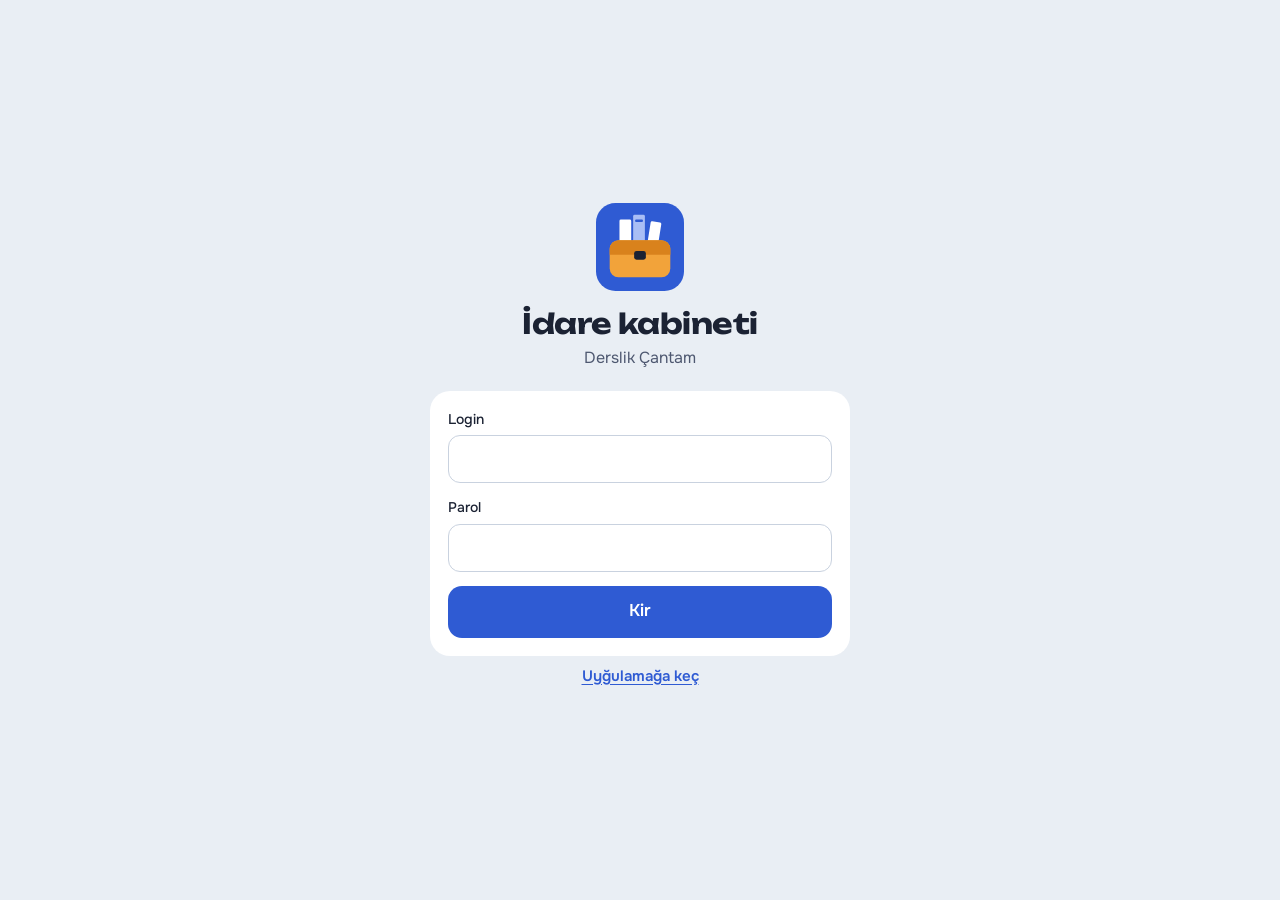
==== admin/index.html @ a1206c7e "1" ====
<!doctype html>
<html lang="crh">
<head>
<meta charset="utf-8">
<meta name="viewport" content="width=device-width, initial-scale=1, viewport-fit=cover">
<meta name="cantam-root" content="../">
<meta name="robots" content="noindex">
<title>İdare — Derslik Çantam</title>
<meta name="theme-color" content="#1B2233">
<link rel="icon" href="../icons/icon.svg" type="image/svg+xml">
<link rel="apple-touch-icon" href="../icons/icon-180.png">
<link rel="stylesheet" href="../app.css">
<style>
.adm-top{position:sticky;top:0;z-index:5;display:flex;align-items:center;gap:10px;padding:calc(12px + var(--st)) calc(16px + var(--sr)) 12px calc(16px + var(--sl));background:#1B2233;color:#fff}
.adm-top .logo{width:34px;height:34px}
.adm-top b{font-family:var(--d);font-weight:700;font-size:17px;flex:1}
.adm-top small{display:block;font-family:var(--b);font-weight:400;font-size:12px;color:#B8C1D6}
.adm-top .ib{background:rgba(255,255,255,.12);color:#fff}
.adm-main{max-width:900px;margin:0 auto;padding:18px calc(16px + var(--sr)) calc(40px + var(--sb)) calc(16px + var(--sl));display:flex;flex-direction:column;gap:16px}
</style>
</head>
<body>
<svg width="0" height="0" style="position:absolute" aria-hidden="true">
  <symbol id="logo" viewBox="0 0 180 180"><rect width="180" height="180" rx="40" fill="#2F5BD3"/><rect x="48" y="34" width="24" height="56" rx="3" fill="#FFFFFF"/><rect x="76" y="24" width="24" height="66" rx="3" fill="#A9BEF5"/><rect x="104" y="38" width="22" height="52" rx="3" fill="#FFFFFF" transform="rotate(9 115 90)"/><rect x="80" y="34" width="16" height="5" rx="2" fill="#2F5BD3"/><rect x="28" y="76" width="124" height="76" rx="18" fill="#F2A33A"/><path d="M28 94 a18 18 0 0 1 18 -18 h88 a18 18 0 0 1 18 18 v12 h-124 z" fill="#D9821C"/><rect x="78" y="98" width="24" height="18" rx="5" fill="#1B2233"/></symbol>
  <g fill="none" stroke="currentColor" stroke-width="1.8" stroke-linecap="round" stroke-linejoin="round">
  <symbol id="i-menu" viewBox="0 0 24 24"><path d="M4 7h16M4 12h16M4 17h16"/></symbol>
  <symbol id="i-search" viewBox="0 0 24 24"><circle cx="11" cy="11" r="7"/><path d="m20 20-3.5-3.5"/></symbol>
  <symbol id="i-shelf" viewBox="0 0 24 24"><path d="M4 19V5M9 19V5M14 19l-2-14M18 19l2-13M3 19h18"/></symbol>
  <symbol id="i-grid" viewBox="0 0 24 24"><rect x="4" y="4" width="6" height="6" rx="1"/><rect x="14" y="4" width="6" height="6" rx="1"/><rect x="4" y="14" width="6" height="6" rx="1"/><rect x="14" y="14" width="6" height="6" rx="1"/></symbol>
  <symbol id="i-book" viewBox="0 0 24 24"><path d="M4 5h6a2 2 0 0 1 2 2v12a2 2 0 0 0-2-2H4zM20 5h-6a2 2 0 0 0-2 2v12a2 2 0 0 1 2-2h6z"/></symbol>
  <symbol id="i-down" viewBox="0 0 24 24"><path d="M12 4v11M7 10l5 5 5-5M5 20h14"/></symbol>
  <symbol id="i-check" viewBox="0 0 24 24"><path d="M5 12l5 5 9-10"/></symbol>
  <symbol id="i-mark" viewBox="0 0 24 24"><path d="M6 4h12v16l-6-4-6 4z"/></symbol>
  <symbol id="i-lang" viewBox="0 0 24 24"><circle cx="12" cy="12" r="8"/><path d="M4 12h16M12 4a12 12 0 0 1 0 16M12 4a12 12 0 0 0 0 16"/></symbol>
  <symbol id="i-help" viewBox="0 0 24 24"><circle cx="12" cy="12" r="8"/><path d="M10 10a2 2 0 1 1 3 1.7c-.7.4-1 1-1 1.8M12 16.5v.01"/></symbol>
  <symbol id="i-x" viewBox="0 0 24 24"><path d="M6 6l12 12M18 6 6 18"/></symbol>
  <symbol id="i-back" viewBox="0 0 24 24"><path d="M15 5l-7 7 7 7"/></symbol>
  <symbol id="i-next" viewBox="0 0 24 24"><path d="M9 5l7 7-7 7"/></symbol>
  <symbol id="i-plus" viewBox="0 0 24 24"><path d="M12 6v12M6 12h12"/></symbol>
  <symbol id="i-minus" viewBox="0 0 24 24"><path d="M6 12h12"/></symbol>
  <symbol id="i-trash" viewBox="0 0 24 24"><path d="M5 7h14M10 7V5h4v2M7 7l1 13h8l1-13"/></symbol>
  <symbol id="i-user" viewBox="0 0 24 24"><circle cx="12" cy="8" r="4"/><path d="M4 20c1.5-4 4.5-6 8-6s6.5 2 8 6"/></symbol>
  <symbol id="i-users" viewBox="0 0 24 24"><circle cx="9" cy="8" r="3.5"/><path d="M2.5 19c1-3.5 3.5-5 6.5-5s5.5 1.5 6.5 5M16 4.5a3.5 3.5 0 0 1 0 7M18 14c2 .6 3.2 2.3 3.8 5"/></symbol>
  <symbol id="i-upload" viewBox="0 0 24 24"><path d="M12 16V5M7 10l5-5 5 5M5 20h14"/></symbol>
  <symbol id="i-key" viewBox="0 0 24 24"><circle cx="8" cy="15" r="4"/><path d="M11 12l9-9M16 7l3 3"/></symbol>
  <symbol id="i-lock" viewBox="0 0 24 24"><rect x="5" y="11" width="14" height="9" rx="2"/><path d="M8 11V8a4 4 0 0 1 8 0v3"/></symbol>
  <symbol id="i-out" viewBox="0 0 24 24"><path d="M14 4h4a2 2 0 0 1 2 2v12a2 2 0 0 1-2 2h-4M10 16l-4-4 4-4M6 12h10"/></symbol>
  <symbol id="i-gear" viewBox="0 0 24 24"><circle cx="12" cy="12" r="3"/><path d="M12 3v2M12 19v2M3 12h2M19 12h2M5.6 5.6 7 7M17 17l1.4 1.4M5.6 18.4 7 17M17 7l1.4-1.4"/></symbol>
  <symbol id="i-shield" viewBox="0 0 24 24"><path d="M12 3l8 3v6c0 4.5-3.4 8-8 9-4.6-1-8-4.5-8-9V6z"/></symbol>
  <symbol id="i-clock" viewBox="0 0 24 24"><circle cx="12" cy="12" r="8"/><path d="M12 8v4l3 2"/></symbol>
  <symbol id="i-swap" viewBox="0 0 24 24"><path d="M4 8h14l-3-3M20 16H6l3 3"/></symbol>
  </g>
</svg>

<div class="auth" id="auth" hidden>
  <div class="auth-box">
    <div class="auth-brand"><svg class="logo"><use href="#logo"/></svg><h1 id="aTitle"></h1><p id="aSlogan"></p></div>
    <div id="authBody"></div>
  </div>
</div>
<div id="cab" hidden>
  <header class="adm-top"><svg class="logo"><use href="#logo"/></svg><b id="cabTitle"></b>
    <button class="ib" data-toapp id="toAppBtn"><svg><use href="#i-book"/></svg></button>
    <button class="ib" data-logout id="outBtn"><svg><use href="#i-out"/></svg></button></header>
  <main class="adm-main" id="view"></main>
</div>
<div class="modal" id="modal" hidden><div class="modal-box" id="modalBox"></div></div>
<div class="toast" id="toast" role="status"></div>
<script src="../strings.js"></script>
<script src="../common.js"></script>
<script src="admin.js"></script>
</body>
</html>
---- app.css ----
@font-face{font-family:"Unbounded";font-weight:200 900;font-display:swap;src:url(fonts/unbounded.woff2) format("woff2")}
@font-face{font-family:"Onest";font-weight:100 900;font-display:swap;src:url(fonts/onest.woff2) format("woff2")}

:root{
  --bg:#E9EEF4;--ink:#1B2233;--muted:#4E5870;--card:#FFFFFF;--line:#C9D2DF;--soft:#E3E8F0;
  --accent:#2F5BD3;--accent-ink:#1F43A8;--wood:#9A6A3F;--wood2:#6E4826;--paper:#DDE3EC;
  --d:"Unbounded",system-ui,sans-serif;--b:"Onest",system-ui,-apple-system,"Segoe UI",sans-serif;
  --st:env(safe-area-inset-top,0px);--sb:env(safe-area-inset-bottom,0px);--sl:env(safe-area-inset-left,0px);--sr:env(safe-area-inset-right,0px);
}
*{box-sizing:border-box;-webkit-tap-highlight-color:transparent}
html,body{height:100%}
body{margin:0;background:var(--bg);color:var(--ink);font:16px/1.45 var(--b);-webkit-text-size-adjust:100%;overscroll-behavior:none}
button,input{font:inherit;color:inherit}
button{cursor:pointer;border:0;background:none;padding:0}
a{color:var(--accent)}
:focus-visible{outline:3px solid var(--accent);outline-offset:2px;border-radius:8px}
svg:not(.logo){width:22px;height:22px;fill:none;stroke:currentColor;stroke-width:1.8;stroke-linecap:round;stroke-linejoin:round;flex-shrink:0}
.logo{width:40px;height:40px;flex-shrink:0}
h1,h2{font-family:var(--d);font-weight:700;letter-spacing:-.02em;margin:0;line-height:1.1}
[hidden]{display:none!important}

#app{min-height:100%;display:flex;flex-direction:column}
.main{flex:1;display:flex;flex-direction:column;min-width:0}
.side{display:none}
.top{display:flex;align-items:center;justify-content:space-between;padding:calc(16px + var(--st)) calc(20px + var(--sr)) 8px calc(20px + var(--sl))}
.brand{display:flex;align-items:center;gap:10px}
.brand b{font-family:var(--d);font-weight:700;font-size:20px;letter-spacing:-.02em}
#view{flex:1;padding:8px calc(20px + var(--sr)) calc(96px + var(--sb)) calc(20px + var(--sl));display:flex;flex-direction:column;gap:18px}

.ib{width:44px;height:44px;border-radius:14px;background:var(--bg);display:inline-flex;align-items:center;justify-content:center;flex-shrink:0}
.ib.white{background:var(--card)}
.ib.big{width:52px;height:52px;border-radius:16px}
.ib.accent{background:var(--accent);color:#fff}
.ib.on{color:var(--accent)}
.ib.on svg{fill:currentColor}

.hello p{margin:4px 0 0;color:var(--muted)}
.search{display:flex;align-items:center;gap:10px;height:48px;padding:0 14px;background:var(--card);border-radius:14px;color:var(--muted)}
.search input{flex:1;border:0;background:transparent;font-size:16px;color:var(--ink);outline:none;min-width:0}
.chips{display:flex;gap:8px;overflow-x:auto;scrollbar-width:none;margin:0 -20px;padding:0 20px}
.chips::-webkit-scrollbar{display:none}
.chip{flex-shrink:0;min-width:44px;height:44px;padding:0 14px;border-radius:22px;border:1.5px solid var(--line);font-family:var(--d);font-weight:500;font-size:15px}
.chip.on{background:var(--accent);border-color:var(--accent);color:#fff;font-weight:700}

.conts{display:grid;gap:14px}
.cont{display:flex;gap:14px;align-items:center;padding:12px;background:var(--card);border-radius:18px;text-align:left;width:100%}
.cont .mini{width:56px;height:78px;border-radius:2px 6px 6px 2px;background:var(--c);box-shadow:inset 4px 0 0 rgba(0,0,0,.22);flex-shrink:0}
.cont .t{flex:1;display:flex;flex-direction:column;gap:6px;min-width:0}
.cont small{font-size:13px;color:var(--muted)}
.cont b{font-size:17px;font-weight:600}
.bar{height:6px;background:var(--soft);border-radius:3px;overflow:hidden}
.bar i{display:block;height:100%;background:var(--accent);border-radius:3px}

.shelf{display:flex;flex-direction:column}
.row{display:flex;gap:var(--gap,14px);align-items:flex-end;padding:0 12px}
.plank{height:14px;background:var(--wood);border-radius:3px 3px 7px 7px;border-bottom:4px solid var(--wood2)}
.names{display:flex;gap:var(--gap,14px);padding:8px 12px 10px;font-size:12px;color:var(--muted)}
.names span{width:var(--bw,98px);overflow:hidden;text-overflow:ellipsis;white-space:nowrap}
.book{width:var(--bw,98px);flex-shrink:0;transform-origin:bottom center;transition:transform .15s}
.book:active{transform:translateY(-4px) rotate(-1.5deg)}
.cover{height:calc(var(--bw,98px) * 1.41);border-radius:3px 8px 8px 3px;background:var(--c);box-shadow:inset 5px 0 0 rgba(0,0,0,.22);color:#fff;padding:10px 8px 8px 14px;display:flex;flex-direction:column;justify-content:space-between;text-align:left;position:relative}
.cover b{font-size:13px;font-weight:600;line-height:1.15;word-break:break-word}
.cover em{font-style:normal;font-size:11px;opacity:.9}
.cover .g{font-family:var(--d);font-weight:700;font-size:calc(var(--bw,98px) * .3);line-height:1}
.cover .soon{position:absolute;bottom:9px;right:7px;font-size:10px;background:rgba(255,255,255,.25);border-radius:6px;padding:1px 6px}
.cover .ok{position:absolute;bottom:8px;right:8px;width:20px;height:20px;border-radius:10px;background:#fff;color:var(--accent);display:flex;align-items:center;justify-content:center}
.cover .ok svg{width:14px;height:14px;stroke-width:2.6}

.gtiles{display:grid;grid-template-columns:repeat(3,minmax(0,1fr));gap:12px}
.gtile{height:96px;border-radius:20px;background:var(--card);display:flex;flex-direction:column;align-items:center;justify-content:center;gap:2px}
.gtile b{font-family:var(--d);font-weight:700;font-size:34px;line-height:1}
.gtile small{font-size:13px;color:var(--muted)}
.gtile.on{background:var(--accent);color:#fff}.gtile.on small{color:#DCE5FB}
.headrow{display:flex;align-items:center;gap:12px}

.list{display:flex;flex-direction:column;gap:10px}
.item{display:flex;align-items:center;gap:14px;padding:10px 12px;background:var(--card);border-radius:16px}
.item .mini{width:40px;height:56px;border-radius:2px 5px 5px 2px;background:var(--c);flex-shrink:0}
.item .t{flex:1;min-width:0;text-align:left}
.item .t small{display:block;color:var(--muted);font-size:13px}
.empty{padding:40px 16px;text-align:center;color:var(--muted)}
.muted{color:var(--muted)}

.tabs{position:fixed;left:0;right:0;bottom:0;display:flex;justify-content:space-around;padding:8px 20px calc(10px + var(--sb));background:var(--card);border-top:1px solid #D8DFE9;z-index:5}
.tab{display:flex;flex-direction:column;align-items:center;gap:3px;min-width:76px;min-height:48px;font-size:12px;color:var(--muted)}
.tab svg{width:24px;height:24px}
.tab.on{color:var(--accent);font-weight:600}

.sheet{position:fixed;inset:0;background:var(--card);z-index:20;display:flex;flex-direction:column;padding:calc(16px + var(--st)) calc(10px + var(--sr)) calc(20px + var(--sb)) calc(10px + var(--sl));overflow-y:auto}
.sheet-head{display:flex;justify-content:space-between;align-items:center;padding:0 10px 12px}
.gcard{margin:0 10px 14px;padding:16px;background:var(--accent);border-radius:20px;color:#fff;display:flex;align-items:center;gap:14px}
.gcard .n{width:52px;height:52px;border-radius:26px;background:rgba(255,255,255,.22);display:flex;align-items:center;justify-content:center;font-family:var(--d);font-weight:700;font-size:20px}
.gcard .t{flex:1}.gcard small{color:#DCE5FB;display:block;font-size:13px}
.gcard button{height:40px;padding:0 14px;border-radius:12px;background:#fff;color:var(--accent-ink);font-size:14px;font-weight:600}
.mrow{display:flex;align-items:center;gap:14px;min-height:60px;padding:8px 14px;border-radius:16px;width:100%;text-align:left}
.mrow.on{background:#EEF2FB}
.mrow .ic{width:42px;height:42px;border-radius:12px;background:var(--bg);display:flex;align-items:center;justify-content:center}
.mrow .t{flex:1;font-size:17px;font-weight:500}
.mrow .t small{display:block;font-size:13px;color:var(--muted);font-weight:400}
.mrow>svg:last-child{width:18px;height:18px;color:#8A93A8}

.reader{position:fixed;inset:0;background:var(--paper);z-index:30;display:flex;flex-direction:column}
.rbar{display:flex;align-items:center;gap:8px;padding:calc(10px + var(--st)) calc(12px + var(--sr)) 10px calc(12px + var(--sl));background:var(--card)}
.rtitle{flex:1;min-width:0;display:flex;flex-direction:column}
.rtitle b{font-weight:600;white-space:nowrap;overflow:hidden;text-overflow:ellipsis}
.rtitle small{font-size:13px;color:var(--muted)}
.dl{width:auto;min-width:44px;padding:0 10px;gap:6px}
.dl span{font-size:14px}
.dl span:empty{display:none}
.dl.done{color:var(--accent)}
.wide-only{display:none}
.stage{flex:1;overflow:auto;display:flex;justify-content:center;align-items:flex-start;padding:16px;-webkit-overflow-scrolling:touch;touch-action:pan-x pan-y pinch-zoom}
.spread{display:flex;margin:auto;box-shadow:0 8px 30px rgba(27,34,51,.2)}
.spread canvas{display:block;background:#fff}
.spread canvas+canvas{border-left:1px solid var(--soft)}
.rfoot{display:flex;align-items:center;gap:14px;padding:12px calc(16px + var(--sr)) calc(14px + var(--sb)) calc(16px + var(--sl));background:var(--card)}
.rfoot input{flex:1;accent-color:var(--accent);height:32px;min-width:0}
.pnum{min-width:78px;text-align:center;font-size:14px;color:var(--muted)}
.pnum b{font-family:var(--d);color:var(--ink);font-size:16px}
.placeholder{margin:auto;text-align:center;max-width:360px;padding:24px}
.placeholder .big{width:130px;height:180px;margin:0 auto 18px;border-radius:3px 9px 9px 3px;background:var(--c);box-shadow:inset 6px 0 0 rgba(0,0,0,.22)}
.toast{position:fixed;left:50%;bottom:calc(90px + var(--sb));transform:translateX(-50%);background:var(--ink);color:#fff;padding:10px 16px;border-radius:12px;font-size:14px;opacity:0;pointer-events:none;transition:opacity .2s;z-index:40;max-width:90vw}
.toast.show{opacity:1}
.install{display:flex;align-items:center;gap:12px;padding:12px 14px;background:var(--card);border-radius:16px}
.install .t{flex:1;font-size:14px}
.btn{height:44px;padding:0 16px;border-radius:14px;background:var(--ink);color:#fff;font-weight:500}

@media (min-width:900px){
  #app{display:grid;grid-template-columns:260px 1fr;height:100%}
  .side{display:flex;flex-direction:column;gap:18px;background:var(--card);padding:calc(28px + var(--st)) 20px calc(24px + var(--sb)) calc(20px + var(--sl));overflow-y:auto}
  .side .logo{width:44px;height:44px}
  .side .brand b{font-size:18px;line-height:1.05}
  .side-label{font-size:14px;color:var(--muted)}
  .side-grades{display:grid;grid-template-columns:repeat(3,minmax(0,1fr));gap:8px}
  .side-grades .chip{width:100%;border-radius:14px;height:52px;padding:0}
  .side-links{margin-top:auto;display:flex;flex-direction:column;gap:8px}
  .side-links button{display:flex;align-items:center;gap:10px;height:48px;padding:0 14px;border-radius:14px;background:var(--bg);font-size:15px;text-align:left}
  .side-links button.on{background:#EEF2FB;color:var(--accent)}
  .main{overflow-y:auto;height:100%}
  .top,.tabs,.chips{display:none}
  #view{padding:calc(28px + var(--st)) calc(36px + var(--sr)) calc(32px + var(--sb)) 36px;gap:24px}
  .hello{display:flex;align-items:center;gap:20px}
  .hello>div{flex:1}
  .hello .search{width:340px}
  .conts{grid-template-columns:repeat(2,minmax(0,1fr))}
  .gtiles{grid-template-columns:repeat(4,minmax(0,1fr))}
  .wide-only{display:inline-flex}
  .toast{bottom:calc(30px + var(--sb))}
}
@media (max-width:899px){.conts .cont:nth-child(n+2){display:none}}
@media (prefers-reduced-motion:reduce){.book,.toast{transition:none}}
.hello .search{margin-top:18px}
@media (min-width:900px){.hello .search{margin-top:0}}

/* ---- auth */
.auth{position:fixed;inset:0;z-index:50;background:var(--bg);overflow-y:auto;display:flex;justify-content:center;padding:calc(24px + var(--st)) 20px calc(24px + var(--sb))}
.auth-box{width:100%;max-width:420px;margin:auto 0;display:flex;flex-direction:column;gap:22px}
.auth-brand{text-align:center}
.auth-brand .logo{width:88px;height:88px}
.auth-brand h1{font-size:28px;margin-top:12px}
.auth-brand p{margin:6px 0 0;color:var(--muted)}
.seg{display:flex;background:#DCE3EE;border-radius:14px;padding:4px;gap:4px}
.seg button{flex:1;height:42px;border-radius:11px;font-weight:600;color:var(--muted)}
.seg button.on{background:var(--card);color:var(--ink)}
.form{display:flex;flex-direction:column;gap:14px;background:var(--card);border-radius:20px;padding:18px}
.fld{display:flex;flex-direction:column;gap:6px}
.fld>span{font-size:14px;font-weight:500}
.fld small{font-size:12px;color:var(--muted)}
.fld input,.fld select{height:48px;border:1.5px solid var(--line);border-radius:12px;padding:0 12px;font-size:16px;background:#fff;color:var(--ink);width:100%}
.fld input:focus,.fld select:focus{outline:none;border-color:var(--accent)}
.fld input[type=file]{padding:10px 12px;height:auto}
.two{display:grid;grid-template-columns:repeat(2,minmax(0,1fr));gap:12px}
.err{color:#B3261E;font-size:14px;min-height:0}
.err:empty{display:none}
.btn-main{height:52px;border-radius:14px;background:var(--accent);color:#fff;font-weight:600;font-size:17px}
.btn-main:disabled{opacity:.6}
.btn-ghost{height:48px;border-radius:14px;background:var(--bg);font-weight:500}
.pending{text-align:center;display:flex;flex-direction:column;gap:14px;background:var(--card);border-radius:20px;padding:24px}
.pending .ico{width:64px;height:64px;border-radius:32px;background:#FDF1E4;color:#C4610F;display:flex;align-items:center;justify-content:center;margin:0 auto}
.pending .ico svg{width:32px;height:32px}
.pending h2{font-size:22px}

/* ---- admin */
.badge{display:inline-flex;align-items:center;justify-content:center;min-width:20px;height:20px;padding:0 6px;border-radius:10px;background:#D93025;color:#fff;font-size:12px;font-weight:600;line-height:1}
.tab{position:relative}
.tab .badge{position:absolute;top:-4px;left:calc(50% + 6px)}
.seg.adm{background:var(--card);overflow-x:auto;scrollbar-width:none}
.seg.adm button{flex:0 0 auto;padding:0 14px;display:flex;align-items:center;gap:6px}
.seg.adm button.on{background:var(--bg)}
.arow{display:flex;align-items:center;gap:12px;padding:12px;background:var(--card);border-radius:16px}
.arow .av{width:44px;height:44px;border-radius:22px;background:var(--bg);display:flex;align-items:center;justify-content:center;font-family:var(--d);font-weight:700;font-size:14px;flex-shrink:0}
.arow .t{flex:1;min-width:0}
.arow .t b{display:block;font-weight:600;white-space:nowrap;overflow:hidden;text-overflow:ellipsis}
.arow .t small{color:var(--muted);font-size:13px}
.arow .acts{display:flex;gap:8px;flex-shrink:0}
.pill{font-size:11px;padding:2px 8px;border-radius:8px;background:var(--bg);color:var(--muted);margin-left:6px;font-weight:500;vertical-align:middle}
.pill.pending{background:#FDF1E4;color:#9A4A0B}.pill.blocked{background:#FBE4E2;color:#A1251B}.pill.teacher,.pill.admin{background:#E4EBFB;color:var(--accent-ink)}
.sbtn{height:40px;padding:0 14px;border-radius:12px;font-size:14px;font-weight:600;background:var(--bg)}
.sbtn.ok{background:var(--accent);color:#fff}
.sbtn.no{color:#A1251B}
.tools{display:flex;gap:10px;flex-wrap:wrap;align-items:center}
.tools .search{flex:1;min-width:200px}
.tools select{height:48px;border-radius:14px;border:0;background:var(--card);padding:0 12px;font-size:15px}
.progress{height:8px;background:var(--soft);border-radius:4px;overflow:hidden}
.progress i{display:block;height:100%;width:0;background:var(--accent);transition:width .2s}
.gh{font-family:var(--d);font-weight:700;font-size:15px;margin:6px 0 -4px}
.code{font-family:var(--d);font-size:22px;font-weight:700;letter-spacing:.04em;background:var(--bg);border-radius:12px;padding:12px;text-align:center;user-select:all}

/* ---- modal */
.modal{position:fixed;inset:0;z-index:60;background:rgba(27,34,51,.45);display:flex;align-items:flex-end;justify-content:center}
.modal-box{width:100%;max-width:480px;background:var(--card);border-radius:22px 22px 0 0;padding:20px 20px calc(20px + var(--sb));display:flex;flex-direction:column;gap:14px;max-height:90vh;overflow-y:auto}
.modal-box h2{font-size:20px}
@media (min-width:600px){.modal{align-items:center}.modal-box{border-radius:22px}}
.userline{display:flex;align-items:center;gap:12px;padding:0 10px 14px}
.userline .av{width:44px;height:44px;border-radius:22px;background:var(--bg);display:flex;align-items:center;justify-content:center;font-family:var(--d);font-weight:700}
.userline .t{flex:1}.userline small{display:block;color:var(--muted);font-size:13px}
.arow.stack{flex-wrap:wrap}
.arow.stack .acts{width:100%;justify-content:flex-end}
.sbtn{display:inline-flex;align-items:center;gap:6px}
.sbtn svg{width:18px;height:18px}
.btn-ghost,.btn-main{display:inline-flex;align-items:center;justify-content:center;gap:8px}
@media (max-width:599px){.seg.adm{display:grid;grid-template-columns:repeat(2,minmax(0,1fr))}.seg.adm button{justify-content:center}}
.pill{display:inline-block}.arow.stack .t{flex:1 1 60%}
.qrbox{width:210px;max-width:100%;margin:0 auto;background:#fff;border-radius:12px;padding:6px}
.qrbox svg{width:100%;height:auto;display:block}
.btn-main.share{background:#1FA855}
.ftitle{font-size:20px;margin:0 0 2px}
.alink{text-align:center;margin:0;color:var(--muted);font-size:15px}
.alink button{color:var(--accent);font-weight:600;font-size:15px;padding:10px 4px;text-decoration:underline;text-underline-offset:3px}
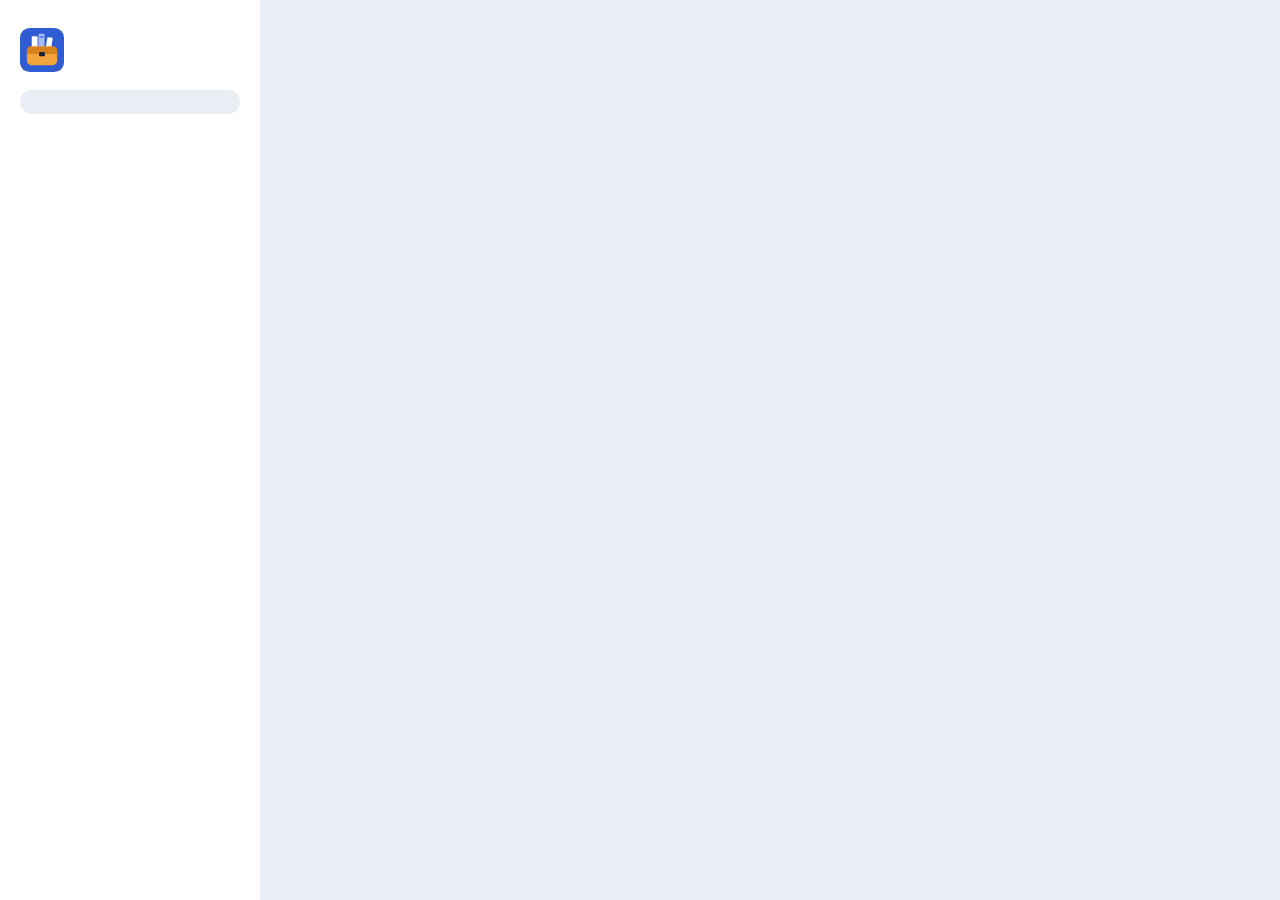
==== commit 828f8533: "13" ====
--- a/admin/index.html
+++ b/admin/index.html
@@ -3,21 +3,17 @@
 <head>
 <meta charset="utf-8">
 <meta name="viewport" content="width=device-width, initial-scale=1, viewport-fit=cover">
-<meta name="cantam-root" content="../">
-<meta name="robots" content="noindex">
-<title>İdare — Derslik Çantam</title>
-<meta name="theme-color" content="#1B2233">
-<link rel="icon" href="../icons/icon.svg" type="image/svg+xml">
-<link rel="apple-touch-icon" href="../icons/icon-180.png">
-<link rel="stylesheet" href="../app.css">
-<style>
-.adm-top{position:sticky;top:0;z-index:5;display:flex;align-items:center;gap:10px;padding:calc(12px + var(--st)) calc(16px + var(--sr)) 12px calc(16px + var(--sl));background:#1B2233;color:#fff}
-.adm-top .logo{width:34px;height:34px}
-.adm-top b{font-family:var(--d);font-weight:700;font-size:17px;flex:1}
-.adm-top small{display:block;font-family:var(--b);font-weight:400;font-size:12px;color:#B8C1D6}
-.adm-top .ib{background:rgba(255,255,255,.12);color:#fff}
-.adm-main{max-width:900px;margin:0 auto;padding:18px calc(16px + var(--sr)) calc(40px + var(--sb)) calc(16px + var(--sl));display:flex;flex-direction:column;gap:16px}
-</style>
+<title>Derslik Çantam</title>
+<meta name="description" content="Bütün derslikler bir yerde">
+<meta name="theme-color" content="#2F5BD3">
+<link rel="manifest" href="manifest.webmanifest">
+<link rel="icon" href="icons/icon.svg" type="image/svg+xml">
+<link rel="apple-touch-icon" href="icons/icon-180.png">
+<meta name="apple-mobile-web-app-capable" content="yes">
+<meta name="mobile-web-app-capable" content="yes">
+<meta name="apple-mobile-web-app-title" content="Çantam">
+<meta name="apple-mobile-web-app-status-bar-style" content="default">
+<link rel="stylesheet" href="app.css">
 </head>
 <body>
 <svg width="0" height="0" style="position:absolute" aria-hidden="true">
@@ -52,22 +48,63 @@
   </g>
 </svg>
 
+<div id="app">
+  <aside class="side">
+    <div class="brand"><svg class="logo"><use href="#logo"/></svg><b id="sideName"></b></div>
+    <button class="side-user" id="sideUser" data-view="profile"></button>
+    <div class="side-label" id="sideGradesLabel"></div>
+    <div class="side-grades" id="sideGrades"></div>
+    <div class="side-links" id="sideLinks"></div>
+  </aside>
+  <div class="main">
+    <header class="top">
+      <div class="brand"><svg class="logo"><use href="#logo"/></svg><b id="topName"></b></div>
+      <button class="avbtn" id="menuBtn"></button>
+    </header>
+    <main id="view"></main>
+  </div>
+  <nav class="tabs" id="tabs"></nav>
+</div>
+
+<div class="sheet" id="menu" hidden>
+  <div class="sheet-head"><h2 id="menuTitle"></h2><button class="ib" id="menuClose"><svg><use href="#i-x"/></svg></button></div>
+  <div id="menuBody"></div>
+</div>
+
+<div class="reader" id="reader" hidden>
+  <header class="rbar">
+    <button class="ib" id="rBack"><svg><use href="#i-back"/></svg></button>
+    <div class="rtitle"><b id="rTitle"></b><small id="rSub"></small></div>
+    <button class="ib wide-only" id="rZoomOut"><svg><use href="#i-minus"/></svg></button>
+    <button class="ib wide-only" id="rZoomIn"><svg><use href="#i-plus"/></svg></button>
+    <button class="ib" id="rMark"><svg><use href="#i-mark"/></svg></button>
+    <button class="ib dl" id="rDl"><svg><use href="#i-down"/></svg><span></span></button>
+  </header>
+  <div class="stage" id="stage"></div>
+  <footer class="rfoot" id="rFoot">
+    <button class="ib big" id="rPrev"><svg><use href="#i-back"/></svg></button>
+    <input type="range" id="rRange" min="1" max="1" value="1">
+    <div class="pnum" id="rNum"></div>
+    <button class="ib big accent" id="rNext"><svg><use href="#i-next"/></svg></button>
+  </footer>
+</div>
+
 <div class="auth" id="auth" hidden>
   <div class="auth-box">
     <div class="auth-brand"><svg class="logo"><use href="#logo"/></svg><h1 id="aTitle"></h1><p id="aSlogan"></p></div>
     <div id="authBody"></div>
   </div>
 </div>
-<div id="cab" hidden>
-  <header class="adm-top"><svg class="logo"><use href="#logo"/></svg><b id="cabTitle"></b>
-    <button class="ib" data-toapp id="toAppBtn"><svg><use href="#i-book"/></svg></button>
-    <button class="ib" data-logout id="outBtn"><svg><use href="#i-out"/></svg></button></header>
-  <main class="adm-main" id="view"></main>
-</div>
+
+<div class="modal" id="modal" hidden><div class="modal-box" id="modalBox"></div></div>
+
 <div class="modal" id="modal" hidden><div class="modal-box" id="modalBox"></div></div>
 <div class="toast" id="toast" role="status"></div>
-<script src="../strings.js"></script>
-<script src="../common.js"></script>
-<script src="admin.js"></script>
+
+<script src="strings.js"></script>
+<script src="qrcode.js"></script>
+<script src="common.js"></script>
+<script src="pdfjs/pdf.min.js"></script>
+<script src="app.js"></script>
 </body>
 </html>
--- a/admin/app.css
+++ b/admin/app.css
@@ -0,0 +1,301 @@
+@font-face{font-family:"Unbounded";font-weight:200 900;font-display:swap;src:url(fonts/unbounded.woff2) format("woff2")}
+@font-face{font-family:"Onest";font-weight:100 900;font-display:swap;src:url(fonts/onest.woff2) format("woff2")}
+
+:root{
+  --bg:#E9EEF4;--ink:#1B2233;--muted:#4E5870;--card:#FFFFFF;--line:#C9D2DF;--soft:#E3E8F0;
+  --accent:#2F5BD3;--accent-ink:#1F43A8;--wood:#9A6A3F;--wood2:#6E4826;--paper:#DDE3EC;
+  --d:"Unbounded",system-ui,sans-serif;--b:"Onest",system-ui,-apple-system,"Segoe UI",sans-serif;
+  --st:env(safe-area-inset-top,0px);--sb:env(safe-area-inset-bottom,0px);--sl:env(safe-area-inset-left,0px);--sr:env(safe-area-inset-right,0px);
+}
+*{box-sizing:border-box;-webkit-tap-highlight-color:transparent}
+html,body{height:100%}
+body{margin:0;background:var(--bg);color:var(--ink);font:16px/1.45 var(--b);-webkit-text-size-adjust:100%;overscroll-behavior:none}
+button,input{font:inherit;color:inherit}
+button{cursor:pointer;border:0;background:none;padding:0}
+a{color:var(--accent)}
+:focus-visible{outline:3px solid var(--accent);outline-offset:2px;border-radius:8px}
+svg:not(.logo){width:22px;height:22px;fill:none;stroke:currentColor;stroke-width:1.8;stroke-linecap:round;stroke-linejoin:round;flex-shrink:0}
+.logo{width:40px;height:40px;flex-shrink:0}
+h1,h2{font-family:var(--d);font-weight:700;letter-spacing:-.02em;margin:0;line-height:1.1}
+[hidden]{display:none!important}
+
+#app{min-height:100%;display:flex;flex-direction:column}
+.main{flex:1;display:flex;flex-direction:column;min-width:0}
+.side{display:none}
+.top{display:flex;align-items:center;justify-content:space-between;padding:calc(16px + var(--st)) calc(20px + var(--sr)) 8px calc(20px + var(--sl))}
+.brand{display:flex;align-items:center;gap:10px}
+.brand b{font-family:var(--d);font-weight:700;font-size:20px;letter-spacing:-.02em}
+#view{flex:1;padding:8px calc(20px + var(--sr)) calc(96px + var(--sb)) calc(20px + var(--sl));display:flex;flex-direction:column;gap:18px}
+
+.ib{width:44px;height:44px;border-radius:14px;background:var(--bg);display:inline-flex;align-items:center;justify-content:center;flex-shrink:0}
+.ib.white{background:var(--card)}
+.ib.big{width:52px;height:52px;border-radius:16px}
+.ib.accent{background:var(--accent);color:#fff}
+.ib.on{color:var(--accent)}
+.ib.on svg{fill:currentColor}
+
+.hello p{margin:4px 0 0;color:var(--muted)}
+.search{display:flex;align-items:center;gap:10px;height:48px;padding:0 14px;background:var(--card);border-radius:14px;color:var(--muted)}
+.search input{flex:1;border:0;background:transparent;font-size:16px;color:var(--ink);outline:none;min-width:0}
+.chips{display:flex;gap:8px;overflow-x:auto;scrollbar-width:none;margin:0 -20px;padding:0 20px}
+.chips::-webkit-scrollbar{display:none}
+.chip{flex-shrink:0;min-width:44px;height:44px;padding:0 14px;border-radius:22px;border:1.5px solid var(--line);font-family:var(--d);font-weight:500;font-size:15px}
+.chip.on{background:var(--accent);border-color:var(--accent);color:#fff;font-weight:700}
+
+.conts{display:grid;gap:14px}
+.cont{display:flex;gap:14px;align-items:center;padding:12px;background:var(--card);border-radius:18px;text-align:left;width:100%}
+.cont .mini{width:56px;height:78px;border-radius:2px 6px 6px 2px;background:var(--c);box-shadow:inset 4px 0 0 rgba(0,0,0,.22);flex-shrink:0}
+.cont .t{flex:1;display:flex;flex-direction:column;gap:6px;min-width:0}
+.cont small{font-size:13px;color:var(--muted)}
+.cont b{font-size:17px;font-weight:600}
+.bar{height:6px;background:var(--soft);border-radius:3px;overflow:hidden}
+.bar i{display:block;height:100%;background:var(--accent);border-radius:3px}
+
+.shelf{display:flex;flex-direction:column}
+.row{display:flex;gap:var(--gap,14px);align-items:flex-end;padding:0 12px}
+.plank{height:14px;background:var(--wood);border-radius:3px 3px 7px 7px;border-bottom:4px solid var(--wood2)}
+.names{display:flex;gap:var(--gap,14px);padding:8px 12px 10px;font-size:12px;color:var(--muted)}
+.names span{width:var(--bw,98px);overflow:hidden;text-overflow:ellipsis;white-space:nowrap}
+.book{width:var(--bw,98px);flex-shrink:0;transform-origin:bottom center;transition:transform .15s}
+.book:active{transform:translateY(-4px) rotate(-1.5deg)}
+.cover{height:calc(var(--bw,98px) * 1.41);border-radius:3px 8px 8px 3px;background:var(--c);box-shadow:inset 5px 0 0 rgba(0,0,0,.22);color:#fff;padding:10px 8px 8px 14px;display:flex;flex-direction:column;justify-content:space-between;text-align:left;position:relative}
+.cover b{font-size:13px;font-weight:600;line-height:1.15;word-break:break-word}
+.cover em{font-style:normal;font-size:11px;opacity:.9}
+.cover .g{font-family:var(--d);font-weight:700;font-size:calc(var(--bw,98px) * .3);line-height:1}
+.cover .soon{position:absolute;bottom:9px;right:7px;font-size:10px;background:rgba(255,255,255,.25);border-radius:6px;padding:1px 6px}
+.cover .ok{position:absolute;bottom:8px;right:8px;width:20px;height:20px;border-radius:10px;background:#fff;color:var(--accent);display:flex;align-items:center;justify-content:center}
+.cover .ok svg{width:14px;height:14px;stroke-width:2.6}
+
+.gtiles{display:grid;grid-template-columns:repeat(3,minmax(0,1fr));gap:12px}
+.gtile{height:96px;border-radius:20px;background:var(--card);display:flex;flex-direction:column;align-items:center;justify-content:center;gap:2px}
+.gtile b{font-family:var(--d);font-weight:700;font-size:34px;line-height:1}
+.gtile small{font-size:13px;color:var(--muted)}
+.gtile.on{background:var(--accent);color:#fff}.gtile.on small{color:#DCE5FB}
+.headrow{display:flex;align-items:center;gap:12px}
+
+.list{display:flex;flex-direction:column;gap:10px}
+.item{display:flex;align-items:center;gap:14px;padding:10px 12px;background:var(--card);border-radius:16px}
+.item .mini{width:40px;height:56px;border-radius:2px 5px 5px 2px;background:var(--c);flex-shrink:0}
+.item .t{flex:1;min-width:0;text-align:left}
+.item .t small{display:block;color:var(--muted);font-size:13px}
+.empty{padding:40px 16px;text-align:center;color:var(--muted)}
+.muted{color:var(--muted)}
+
+.tabs{position:fixed;left:0;right:0;bottom:0;display:flex;justify-content:space-around;padding:8px 20px calc(10px + var(--sb));background:var(--card);border-top:1px solid #D8DFE9;z-index:5}
+.tab{display:flex;flex-direction:column;align-items:center;gap:3px;min-width:76px;min-height:48px;font-size:12px;color:var(--muted)}
+.tab svg{width:24px;height:24px}
+.tab.on{color:var(--accent);font-weight:600}
+
+.sheet{position:fixed;inset:0;background:var(--card);z-index:20;display:flex;flex-direction:column;padding:calc(16px + var(--st)) calc(10px + var(--sr)) calc(20px + var(--sb)) calc(10px + var(--sl));overflow-y:auto}
+.sheet-head{display:flex;justify-content:space-between;align-items:center;padding:0 10px 12px}
+.gcard{margin:0 10px 14px;padding:16px;background:var(--accent);border-radius:20px;color:#fff;display:flex;align-items:center;gap:14px}
+.gcard .n{width:52px;height:52px;border-radius:26px;background:rgba(255,255,255,.22);display:flex;align-items:center;justify-content:center;font-family:var(--d);font-weight:700;font-size:20px}
+.gcard .t{flex:1}.gcard small{color:#DCE5FB;display:block;font-size:13px}
+.gcard button{height:40px;padding:0 14px;border-radius:12px;background:#fff;color:var(--accent-ink);font-size:14px;font-weight:600}
+.mrow{display:flex;align-items:center;gap:14px;min-height:60px;padding:8px 14px;border-radius:16px;width:100%;text-align:left}
+.mrow.on{background:#EEF2FB}
+.mrow .ic{width:42px;height:42px;border-radius:12px;background:var(--bg);display:flex;align-items:center;justify-content:center}
+.mrow .t{flex:1;font-size:17px;font-weight:500}
+.mrow .t small{display:block;font-size:13px;color:var(--muted);font-weight:400}
+.mrow>svg:last-child{width:18px;height:18px;color:#8A93A8}
+
+.reader{position:fixed;inset:0;background:var(--paper);z-index:30;display:flex;flex-direction:column}
+.rbar{display:flex;align-items:center;gap:8px;padding:calc(10px + var(--st)) calc(12px + var(--sr)) 10px calc(12px + var(--sl));background:var(--card)}
+.rtitle{flex:1;min-width:0;display:flex;flex-direction:column}
+.rtitle b{font-weight:600;white-space:nowrap;overflow:hidden;text-overflow:ellipsis}
+.rtitle small{font-size:13px;color:var(--muted)}
+.dl{width:auto;min-width:44px;padding:0 10px;gap:6px}
+.dl span{font-size:14px}
+.dl span:empty{display:none}
+.dl.done{color:var(--accent)}
+.wide-only{display:none}
+.stage{flex:1;overflow:auto;display:flex;justify-content:center;align-items:flex-start;padding:16px;-webkit-overflow-scrolling:touch;touch-action:pan-x pan-y pinch-zoom}
+.spread{display:flex;margin:auto;box-shadow:0 8px 30px rgba(27,34,51,.2)}
+.spread canvas{display:block;background:#fff}
+.spread canvas+canvas{border-left:1px solid var(--soft)}
+.rfoot{display:flex;align-items:center;gap:14px;padding:12px calc(16px + var(--sr)) calc(14px + var(--sb)) calc(16px + var(--sl));background:var(--card)}
+.rfoot input{flex:1;accent-color:var(--accent);height:32px;min-width:0}
+.pnum{min-width:78px;text-align:center;font-size:14px;color:var(--muted)}
+.pnum b{font-family:var(--d);color:var(--ink);font-size:16px}
+.placeholder{margin:auto;text-align:center;max-width:360px;padding:24px}
+.placeholder .big{width:130px;height:180px;margin:0 auto 18px;border-radius:3px 9px 9px 3px;background:var(--c);box-shadow:inset 6px 0 0 rgba(0,0,0,.22)}
+.toast{position:fixed;left:50%;bottom:calc(90px + var(--sb));transform:translateX(-50%);background:var(--ink);color:#fff;padding:10px 16px;border-radius:12px;font-size:14px;opacity:0;pointer-events:none;transition:opacity .2s;z-index:40;max-width:90vw}
+.toast.show{opacity:1}
+.install{display:flex;align-items:center;gap:12px;padding:12px 14px;background:var(--card);border-radius:16px}
+.install .t{flex:1;font-size:14px}
+.btn{height:44px;padding:0 16px;border-radius:14px;background:var(--ink);color:#fff;font-weight:500}
+
+@media (min-width:900px){
+  #app{display:grid;grid-template-columns:260px 1fr;height:100%}
+  .side{display:flex;flex-direction:column;gap:18px;background:var(--card);padding:calc(28px + var(--st)) 20px calc(24px + var(--sb)) calc(20px + var(--sl));overflow-y:auto}
+  .side .logo{width:44px;height:44px}
+  .side .brand b{font-size:18px;line-height:1.05}
+  .side-label{font-size:14px;color:var(--muted)}
+  .side-grades{display:grid;grid-template-columns:repeat(3,minmax(0,1fr));gap:8px}
+  .side-grades .chip{width:100%;border-radius:14px;height:52px;padding:0}
+  .side-links{margin-top:auto;display:flex;flex-direction:column;gap:8px}
+  .side-links button{display:flex;align-items:center;gap:10px;height:48px;padding:0 14px;border-radius:14px;background:var(--bg);font-size:15px;text-align:left}
+  .side-links button.on{background:#EEF2FB;color:var(--accent)}
+  .main{overflow-y:auto;height:100%}
+  .top,.tabs,.chips{display:none}
+  #view{padding:calc(28px + var(--st)) calc(36px + var(--sr)) calc(32px + var(--sb)) 36px;gap:24px}
+  .hello{display:flex;align-items:center;gap:20px}
+  .hello>div{flex:1}
+  .hello .search{width:340px}
+  .conts{grid-template-columns:repeat(2,minmax(0,1fr))}
+  .gtiles{grid-template-columns:repeat(4,minmax(0,1fr))}
+  .wide-only{display:inline-flex}
+  .toast{bottom:calc(30px + var(--sb))}
+}
+@media (max-width:899px){.conts .cont:nth-child(n+2){display:none}}
+@media (prefers-reduced-motion:reduce){.book,.toast{transition:none}}
+.hello .search{margin-top:18px}
+@media (min-width:900px){.hello .search{margin-top:0}}
+
+/* ---- auth */
+.auth{position:fixed;inset:0;z-index:50;background:var(--bg);overflow-y:auto;display:flex;justify-content:center;padding:calc(24px + var(--st)) 20px calc(24px + var(--sb))}
+.auth-box{width:100%;max-width:420px;margin:auto 0;display:flex;flex-direction:column;gap:22px}
+.auth-brand{text-align:center}
+.auth-brand .logo{width:88px;height:88px}
+.auth-brand h1{font-size:28px;margin-top:12px}
+.auth-brand p{margin:6px 0 0;color:var(--muted)}
+.seg{display:flex;background:#DCE3EE;border-radius:14px;padding:4px;gap:4px}
+.seg button{flex:1;height:42px;border-radius:11px;font-weight:600;color:var(--muted)}
+.seg button.on{background:var(--card);color:var(--ink)}
+.form{display:flex;flex-direction:column;gap:14px;background:var(--card);border-radius:20px;padding:18px}
+.fld{display:flex;flex-direction:column;gap:6px}
+.fld>span{font-size:14px;font-weight:500}
+.fld small{font-size:12px;color:var(--muted)}
+.fld input,.fld select{height:48px;border:1.5px solid var(--line);border-radius:12px;padding:0 12px;font-size:16px;background:#fff;color:var(--ink);width:100%}
+.fld input:focus,.fld select:focus{outline:none;border-color:var(--accent)}
+.fld input[type=file]{padding:10px 12px;height:auto}
+.two{display:grid;grid-template-columns:repeat(2,minmax(0,1fr));gap:12px}
+.err{color:#B3261E;font-size:14px;min-height:0}
+.err:empty{display:none}
+.btn-main{height:52px;border-radius:14px;background:var(--accent);color:#fff;font-weight:600;font-size:17px}
+.btn-main:disabled{opacity:.6}
+.btn-ghost{height:48px;border-radius:14px;background:var(--bg);font-weight:500}
+.pending{text-align:center;display:flex;flex-direction:column;gap:14px;background:var(--card);border-radius:20px;padding:24px}
+.pending .ico{width:64px;height:64px;border-radius:32px;background:#FDF1E4;color:#C4610F;display:flex;align-items:center;justify-content:center;margin:0 auto}
+.pending .ico svg{width:32px;height:32px}
+.pending h2{font-size:22px}
+
+/* ---- admin */
+.badge{display:inline-flex;align-items:center;justify-content:center;min-width:20px;height:20px;padding:0 6px;border-radius:10px;background:#D93025;color:#fff;font-size:12px;font-weight:600;line-height:1}
+.tab{position:relative}
+.tab .badge{position:absolute;top:-4px;left:calc(50% + 6px)}
+.seg.adm{background:var(--card);overflow-x:auto;scrollbar-width:none}
+.seg.adm button{flex:0 0 auto;padding:0 14px;display:flex;align-items:center;gap:6px}
+.seg.adm button.on{background:var(--bg)}
+.arow{display:flex;align-items:center;gap:12px;padding:12px;background:var(--card);border-radius:16px}
+.arow .av{width:44px;height:44px;border-radius:22px;background:var(--bg);display:flex;align-items:center;justify-content:center;font-family:var(--d);font-weight:700;font-size:14px;flex-shrink:0}
+.arow .t{flex:1;min-width:0}
+.arow .t b{display:block;font-weight:600;white-space:nowrap;overflow:hidden;text-overflow:ellipsis}
+.arow .t small{color:var(--muted);font-size:13px}
+.arow .acts{display:flex;gap:8px;flex-shrink:0}
+.pill{font-size:11px;padding:2px 8px;border-radius:8px;background:var(--bg);color:var(--muted);margin-left:6px;font-weight:500;vertical-align:middle}
+.pill.pending{background:#FDF1E4;color:#9A4A0B}.pill.blocked{background:#FBE4E2;color:#A1251B}.pill.teacher,.pill.admin{background:#E4EBFB;color:var(--accent-ink)}
+.sbtn{height:40px;padding:0 14px;border-radius:12px;font-size:14px;font-weight:600;background:var(--bg)}
+.sbtn.ok{background:var(--accent);color:#fff}
+.sbtn.no{color:#A1251B}
+.tools{display:flex;gap:10px;flex-wrap:wrap;align-items:center}
+.tools .search{flex:1;min-width:200px}
+.tools select{height:48px;border-radius:14px;border:0;background:var(--card);padding:0 12px;font-size:15px}
+.progress{height:8px;background:var(--soft);border-radius:4px;overflow:hidden}
+.progress i{display:block;height:100%;width:0;background:var(--accent);transition:width .2s}
+.gh{font-family:var(--d);font-weight:700;font-size:15px;margin:6px 0 -4px}
+.code{font-family:var(--d);font-size:22px;font-weight:700;letter-spacing:.04em;background:var(--bg);border-radius:12px;padding:12px;text-align:center;user-select:all}
+
+/* ---- modal */
+.modal{position:fixed;inset:0;z-index:60;background:rgba(27,34,51,.45);display:flex;align-items:flex-end;justify-content:center}
+.modal-box{width:100%;max-width:480px;background:var(--card);border-radius:22px 22px 0 0;padding:20px 20px calc(20px + var(--sb));display:flex;flex-direction:column;gap:14px;max-height:90vh;overflow-y:auto}
+.modal-box h2{font-size:20px}
+@media (min-width:600px){.modal{align-items:center}.modal-box{border-radius:22px}}
+.userline{display:flex;align-items:center;gap:12px;padding:0 10px 14px}
+.userline .av{width:44px;height:44px;border-radius:22px;background:var(--bg);display:flex;align-items:center;justify-content:center;font-family:var(--d);font-weight:700}
+.userline .t{flex:1}.userline small{display:block;color:var(--muted);font-size:13px}
+.arow.stack{flex-wrap:wrap}
+.arow.stack .acts{width:100%;justify-content:flex-end}
+.sbtn{display:inline-flex;align-items:center;gap:6px}
+.sbtn svg{width:18px;height:18px}
+.btn-ghost,.btn-main{display:inline-flex;align-items:center;justify-content:center;gap:8px}
+@media (max-width:599px){.seg.adm{display:grid;grid-template-columns:repeat(2,minmax(0,1fr))}.seg.adm button{justify-content:center}}
+.pill{display:inline-block}.arow.stack .t{flex:1 1 60%}
+.qrbox{width:210px;max-width:100%;margin:0 auto;background:#fff;border-radius:12px;padding:6px}
+.qrbox svg{width:100%;height:auto;display:block}
+.btn-main.share{background:#1FA855}
+.ftitle{font-size:20px;margin:0 0 2px}
+.alink{text-align:center;margin:0;color:var(--muted);font-size:15px}
+.alink button{color:var(--accent);font-weight:600;font-size:15px;padding:10px 4px;text-decoration:underline;text-underline-offset:3px}
+.pcard{display:flex;align-items:center;gap:16px;background:var(--card);border-radius:20px;padding:18px}
+.av.big{width:64px;height:64px;border-radius:32px;background:var(--accent);color:#fff;display:flex;align-items:center;justify-content:center;font-family:var(--d);font-weight:700;font-size:22px;flex-shrink:0}
+.pcard h2{font-size:20px}
+.prow{display:flex;justify-content:space-between;gap:12px;padding:6px 0;border-bottom:1px solid var(--soft);font-size:15px}
+.prow:last-child{border-bottom:0}
+.prow span{color:var(--muted)}
+.prow b{font-weight:600;text-align:right}
+button.userline{background:none;border-radius:14px}
+button.userline>svg:last-child{width:18px;height:18px;color:#8A93A8}
+.chk{display:flex;align-items:center;gap:10px;font-size:15px}
+.chk input{width:22px;height:22px;accent-color:var(--accent)}
+.srow{display:flex;gap:8px;align-items:center}
+.srow input{flex:1;height:44px;border:1.5px solid var(--line);border-radius:12px;padding:0 12px;font-size:16px}
+.side-user{display:none}
+@media (min-width:900px){
+  .side-user{display:flex;align-items:center;gap:12px;width:100%;padding:12px;border-radius:16px;background:var(--bg);text-align:left}
+  .side-user.on{background:#EEF2FB}
+  .side-user .av{width:44px;height:44px;border-radius:22px;background:var(--accent);color:#fff;display:flex;align-items:center;justify-content:center;font-family:var(--d);font-weight:700;font-size:15px;flex-shrink:0}
+  .side-user .t{min-width:0;display:flex;flex-direction:column;gap:2px}
+  .side-user b{font-weight:600;font-size:15px;line-height:1.2}
+  .side-user small{font-size:13px;color:var(--muted);line-height:1.25}
+}
+.fixbox summary{cursor:pointer;display:flex;align-items:center;gap:8px;font-weight:600;list-style:none}
+.fixbox summary::-webkit-details-marker{display:none}
+.fixbox summary svg{width:20px;height:20px;color:var(--accent)}
+.cover{overflow:hidden}
+.cover .cimg{position:absolute;inset:0;width:100%;height:100%;object-fit:cover;display:block;border-radius:inherit}
+.cover .ok{z-index:1}
+.names span{display:flex;flex-direction:column;gap:1px;white-space:normal;overflow:visible}
+.names b{font-weight:600;color:var(--ink);font-size:12px;line-height:1.25;display:-webkit-box;-webkit-line-clamp:2;-webkit-box-orient:vertical;overflow:hidden}
+.names i{font-style:normal;font-size:11px;line-height:1.25;display:-webkit-box;-webkit-line-clamp:3;-webkit-box-orient:vertical;overflow:hidden}
+img.mini{object-fit:cover;background:var(--soft)}
+.coverrow{display:flex;gap:12px;align-items:flex-start}
+.cvprev{width:64px;height:88px;border-radius:3px 7px 7px 3px;background:var(--soft);flex-shrink:0;overflow:hidden}
+.cvprev img{width:100%;height:100%;object-fit:cover;display:block}
+.coverrow input[type=url]{height:44px;border:1.5px solid var(--line);border-radius:12px;padding:0 12px;font-size:15px;width:100%}
+.coverrow input[type=file]{font-size:14px}
+.install .btn{flex-shrink:0}
+.install .ib{background:transparent}
+.steps{margin:0;padding-left:22px;display:flex;flex-direction:column;gap:12px;font-size:16px;line-height:1.45}
+.guide summary{cursor:pointer;display:flex;align-items:center;gap:10px;font-weight:600;font-size:16px;list-style:none}
+.guide summary::-webkit-details-marker{display:none}
+.guide summary svg{color:var(--accent)}
+.guide summary span{flex:1}
+.guide summary::after{content:"›";font-size:22px;color:#8A93A8;transition:transform .15s}
+.guide[open] summary::after{transform:rotate(90deg)}
+.gbody{display:flex;flex-direction:column;gap:12px;margin-top:12px}
+.guide{gap:0;padding:16px 18px}
+.names .prog{font-style:normal;display:flex;flex-direction:column;gap:3px;margin-top:4px;font-size:11px;color:var(--muted)}
+.names .prog .bar{display:block;height:4px;background:var(--soft);border-radius:2px;overflow:hidden}
+.names .prog .bar i{display:block;height:100%;background:var(--accent);border-radius:2px}
+.cover .cont-tag{position:absolute;z-index:2;top:8px;left:12px;right:8px;width:max-content;max-width:calc(100% - 20px);font-size:10px;font-weight:600;background:var(--accent);color:#fff;border-radius:6px;padding:2px 7px;box-shadow:0 2px 6px rgba(0,0,0,.25)}
+.cover.tagged{padding-top:30px}
+.avbtn{width:44px;height:44px;border-radius:22px;background:var(--accent);color:#fff;font-family:var(--d);font-weight:700;font-size:15px;display:flex;align-items:center;justify-content:center;flex-shrink:0}
+.avbtn.on{box-shadow:0 0 0 3px #F2A33A}
+.plist{background:var(--card);border-radius:20px;overflow:hidden}
+.pitem{display:flex;align-items:center;gap:12px;width:100%;min-height:56px;padding:0 16px;border-bottom:1px solid var(--soft);text-align:left;font-size:16px;font-weight:500;background:none}
+.plist>.pitem:last-child,.plist>details.pitem:last-child summary{border-bottom:0}
+details.pitem{display:block;padding:0;min-height:0}
+details.pitem summary{display:flex;align-items:center;gap:12px;min-height:56px;padding:0 16px;cursor:pointer;list-style:none}
+details.pitem summary::-webkit-details-marker{display:none}
+.pitem span{flex:1}
+.pitem svg{color:var(--accent)}
+.pitem>svg:first-child{flex-shrink:0}
+button.pitem::after,details.pitem summary::after{content:"›";font-size:22px;color:#8A93A8}
+details.pitem[open] summary::after{transform:rotate(90deg)}
+button.pitem:disabled{color:var(--ink);opacity:1}
+button.pitem:disabled::after{content:""}
+.pitem.danger{color:#A1251B}.pitem.danger svg{color:#A1251B}.pitem.danger::after{content:""}
+.pbody{padding:0 16px 16px}
+.pform{display:flex;flex-direction:column;gap:14px}
+@media (min-width:900px){.top{display:none}}
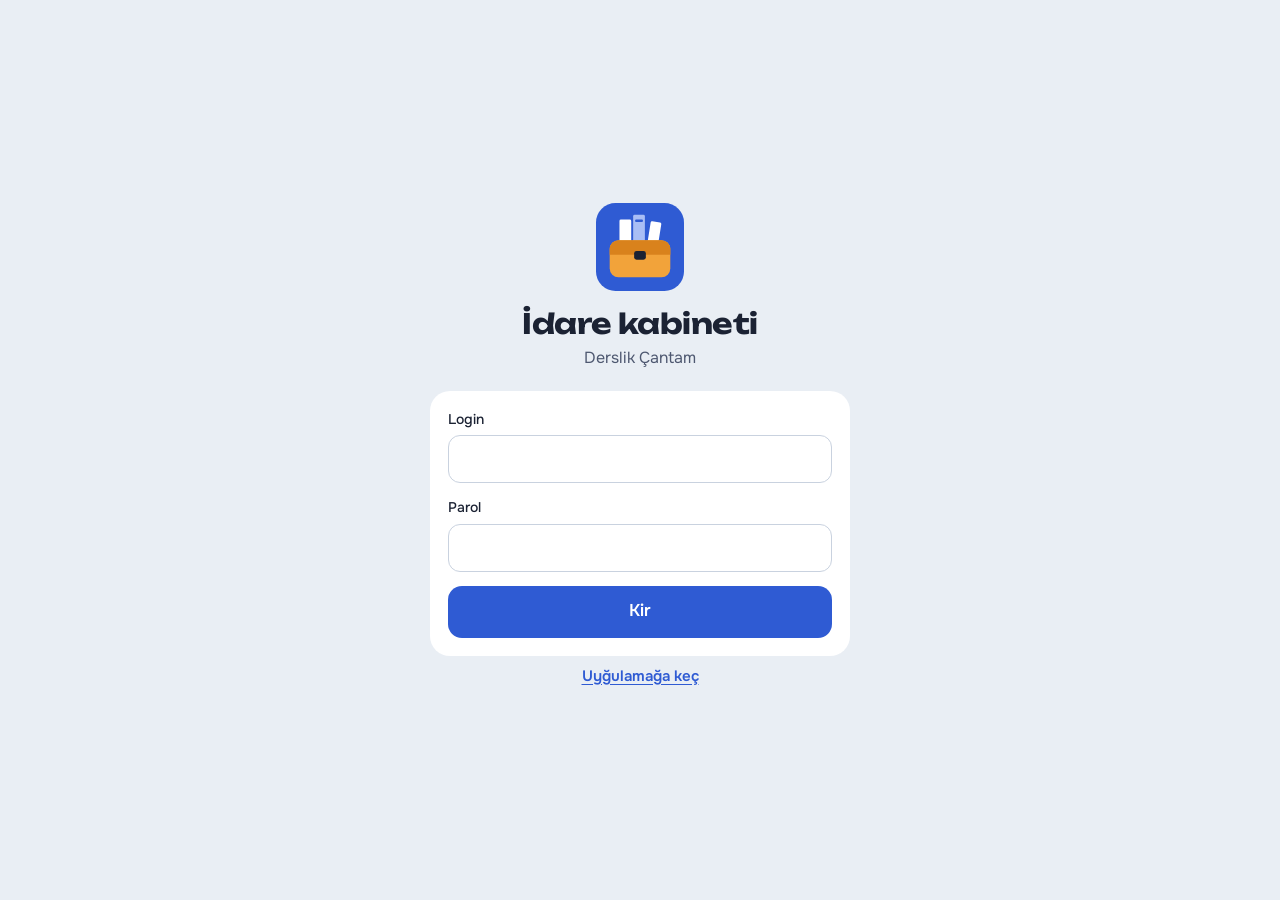
==== commit 89ab8025: "19" ====
--- a/admin/index.html
+++ b/admin/index.html
@@ -3,17 +3,21 @@
 <head>
 <meta charset="utf-8">
 <meta name="viewport" content="width=device-width, initial-scale=1, viewport-fit=cover">
-<title>Derslik Çantam</title>
-<meta name="description" content="Bütün derslikler bir yerde">
-<meta name="theme-color" content="#2F5BD3">
-<link rel="manifest" href="manifest.webmanifest">
-<link rel="icon" href="icons/icon.svg" type="image/svg+xml">
-<link rel="apple-touch-icon" href="icons/icon-180.png">
-<meta name="apple-mobile-web-app-capable" content="yes">
-<meta name="mobile-web-app-capable" content="yes">
-<meta name="apple-mobile-web-app-title" content="Çantam">
-<meta name="apple-mobile-web-app-status-bar-style" content="default">
-<link rel="stylesheet" href="app.css">
+<meta name="cantam-root" content="../">
+<meta name="robots" content="noindex">
+<title>İdare — Derslik Çantam</title>
+<meta name="theme-color" content="#1B2233">
+<link rel="icon" href="../icons/icon.svg" type="image/svg+xml">
+<link rel="apple-touch-icon" href="../icons/icon-180.png">
+<link rel="stylesheet" href="../app.css">
+<style>
+.adm-top{position:sticky;top:0;z-index:5;display:flex;align-items:center;gap:10px;padding:calc(12px + var(--st)) calc(16px + var(--sr)) 12px calc(16px + var(--sl));background:#1B2233;color:#fff}
+.adm-top .logo{width:34px;height:34px}
+.adm-top b{font-family:var(--d);font-weight:700;font-size:17px;flex:1}
+.adm-top small{display:block;font-family:var(--b);font-weight:400;font-size:12px;color:#B8C1D6}
+.adm-top .ib{background:rgba(255,255,255,.12);color:#fff}
+.adm-main{max-width:900px;margin:0 auto;padding:18px calc(16px + var(--sr)) calc(40px + var(--sb)) calc(16px + var(--sl));display:flex;flex-direction:column;gap:16px}
+</style>
 </head>
 <body>
 <svg width="0" height="0" style="position:absolute" aria-hidden="true">
@@ -48,63 +52,22 @@
   </g>
 </svg>
 
-<div id="app">
-  <aside class="side">
-    <div class="brand"><svg class="logo"><use href="#logo"/></svg><b id="sideName"></b></div>
-    <button class="side-user" id="sideUser" data-view="profile"></button>
-    <div class="side-label" id="sideGradesLabel"></div>
-    <div class="side-grades" id="sideGrades"></div>
-    <div class="side-links" id="sideLinks"></div>
-  </aside>
-  <div class="main">
-    <header class="top">
-      <div class="brand"><svg class="logo"><use href="#logo"/></svg><b id="topName"></b></div>
-      <button class="avbtn" id="menuBtn"></button>
-    </header>
-    <main id="view"></main>
-  </div>
-  <nav class="tabs" id="tabs"></nav>
-</div>
-
-<div class="sheet" id="menu" hidden>
-  <div class="sheet-head"><h2 id="menuTitle"></h2><button class="ib" id="menuClose"><svg><use href="#i-x"/></svg></button></div>
-  <div id="menuBody"></div>
-</div>
-
-<div class="reader" id="reader" hidden>
-  <header class="rbar">
-    <button class="ib" id="rBack"><svg><use href="#i-back"/></svg></button>
-    <div class="rtitle"><b id="rTitle"></b><small id="rSub"></small></div>
-    <button class="ib wide-only" id="rZoomOut"><svg><use href="#i-minus"/></svg></button>
-    <button class="ib wide-only" id="rZoomIn"><svg><use href="#i-plus"/></svg></button>
-    <button class="ib" id="rMark"><svg><use href="#i-mark"/></svg></button>
-    <button class="ib dl" id="rDl"><svg><use href="#i-down"/></svg><span></span></button>
-  </header>
-  <div class="stage" id="stage"></div>
-  <footer class="rfoot" id="rFoot">
-    <button class="ib big" id="rPrev"><svg><use href="#i-back"/></svg></button>
-    <input type="range" id="rRange" min="1" max="1" value="1">
-    <div class="pnum" id="rNum"></div>
-    <button class="ib big accent" id="rNext"><svg><use href="#i-next"/></svg></button>
-  </footer>
-</div>
-
 <div class="auth" id="auth" hidden>
   <div class="auth-box">
     <div class="auth-brand"><svg class="logo"><use href="#logo"/></svg><h1 id="aTitle"></h1><p id="aSlogan"></p></div>
     <div id="authBody"></div>
   </div>
 </div>
-
-<div class="modal" id="modal" hidden><div class="modal-box" id="modalBox"></div></div>
-
+<div id="cab" hidden>
+  <header class="adm-top"><svg class="logo"><use href="#logo"/></svg><b id="cabTitle"></b>
+    <button class="ib" data-toapp id="toAppBtn"><svg><use href="#i-book"/></svg></button>
+    <button class="ib" data-logout id="outBtn"><svg><use href="#i-out"/></svg></button></header>
+  <main class="adm-main" id="view"></main>
+</div>
 <div class="modal" id="modal" hidden><div class="modal-box" id="modalBox"></div></div>
 <div class="toast" id="toast" role="status"></div>
-
-<script src="strings.js"></script>
-<script src="qrcode.js"></script>
-<script src="common.js"></script>
-<script src="pdfjs/pdf.min.js"></script>
-<script src="app.js"></script>
+<script src="../strings.js"></script>
+<script src="../common.js"></script>
+<script src="admin.js"></script>
 </body>
 </html>
--- a/app.css
+++ b/app.css
@@ -0,0 +1,301 @@
+@font-face{font-family:"Unbounded";font-weight:200 900;font-display:swap;src:url(fonts/unbounded.woff2) format("woff2")}
+@font-face{font-family:"Onest";font-weight:100 900;font-display:swap;src:url(fonts/onest.woff2) format("woff2")}
+
+:root{
+  --bg:#E9EEF4;--ink:#1B2233;--muted:#4E5870;--card:#FFFFFF;--line:#C9D2DF;--soft:#E3E8F0;
+  --accent:#2F5BD3;--accent-ink:#1F43A8;--wood:#9A6A3F;--wood2:#6E4826;--paper:#DDE3EC;
+  --d:"Unbounded",system-ui,sans-serif;--b:"Onest",system-ui,-apple-system,"Segoe UI",sans-serif;
+  --st:env(safe-area-inset-top,0px);--sb:env(safe-area-inset-bottom,0px);--sl:env(safe-area-inset-left,0px);--sr:env(safe-area-inset-right,0px);
+}
+*{box-sizing:border-box;-webkit-tap-highlight-color:transparent}
+html,body{height:100%}
+body{margin:0;background:var(--bg);color:var(--ink);font:16px/1.45 var(--b);-webkit-text-size-adjust:100%;overscroll-behavior:none}
+button,input{font:inherit;color:inherit}
+button{cursor:pointer;border:0;background:none;padding:0}
+a{color:var(--accent)}
+:focus-visible{outline:3px solid var(--accent);outline-offset:2px;border-radius:8px}
+svg:not(.logo){width:22px;height:22px;fill:none;stroke:currentColor;stroke-width:1.8;stroke-linecap:round;stroke-linejoin:round;flex-shrink:0}
+.logo{width:40px;height:40px;flex-shrink:0}
+h1,h2{font-family:var(--d);font-weight:700;letter-spacing:-.02em;margin:0;line-height:1.1}
+[hidden]{display:none!important}
+
+#app{min-height:100%;display:flex;flex-direction:column}
+.main{flex:1;display:flex;flex-direction:column;min-width:0}
+.side{display:none}
+.top{display:flex;align-items:center;justify-content:space-between;padding:calc(16px + var(--st)) calc(20px + var(--sr)) 8px calc(20px + var(--sl))}
+.brand{display:flex;align-items:center;gap:10px}
+.brand b{font-family:var(--d);font-weight:700;font-size:20px;letter-spacing:-.02em}
+#view{flex:1;padding:8px calc(20px + var(--sr)) calc(96px + var(--sb)) calc(20px + var(--sl));display:flex;flex-direction:column;gap:18px}
+
+.ib{width:44px;height:44px;border-radius:14px;background:var(--bg);display:inline-flex;align-items:center;justify-content:center;flex-shrink:0}
+.ib.white{background:var(--card)}
+.ib.big{width:52px;height:52px;border-radius:16px}
+.ib.accent{background:var(--accent);color:#fff}
+.ib.on{color:var(--accent)}
+.ib.on svg{fill:currentColor}
+
+.hello p{margin:4px 0 0;color:var(--muted)}
+.search{display:flex;align-items:center;gap:10px;height:48px;padding:0 14px;background:var(--card);border-radius:14px;color:var(--muted)}
+.search input{flex:1;border:0;background:transparent;font-size:16px;color:var(--ink);outline:none;min-width:0}
+.chips{display:flex;gap:8px;overflow-x:auto;scrollbar-width:none;margin:0 -20px;padding:0 20px}
+.chips::-webkit-scrollbar{display:none}
+.chip{flex-shrink:0;min-width:44px;height:44px;padding:0 14px;border-radius:22px;border:1.5px solid var(--line);font-family:var(--d);font-weight:500;font-size:15px}
+.chip.on{background:var(--accent);border-color:var(--accent);color:#fff;font-weight:700}
+
+.conts{display:grid;gap:14px}
+.cont{display:flex;gap:14px;align-items:center;padding:12px;background:var(--card);border-radius:18px;text-align:left;width:100%}
+.cont .mini{width:56px;height:78px;border-radius:2px 6px 6px 2px;background:var(--c);box-shadow:inset 4px 0 0 rgba(0,0,0,.22);flex-shrink:0}
+.cont .t{flex:1;display:flex;flex-direction:column;gap:6px;min-width:0}
+.cont small{font-size:13px;color:var(--muted)}
+.cont b{font-size:17px;font-weight:600}
+.bar{height:6px;background:var(--soft);border-radius:3px;overflow:hidden}
+.bar i{display:block;height:100%;background:var(--accent);border-radius:3px}
+
+.shelf{display:flex;flex-direction:column}
+.row{display:flex;gap:var(--gap,14px);align-items:flex-end;padding:0 12px}
+.plank{height:14px;background:var(--wood);border-radius:3px 3px 7px 7px;border-bottom:4px solid var(--wood2)}
+.names{display:flex;gap:var(--gap,14px);padding:8px 12px 10px;font-size:12px;color:var(--muted)}
+.names span{width:var(--bw,98px);overflow:hidden;text-overflow:ellipsis;white-space:nowrap}
+.book{width:var(--bw,98px);flex-shrink:0;transform-origin:bottom center;transition:transform .15s}
+.book:active{transform:translateY(-4px) rotate(-1.5deg)}
+.cover{height:calc(var(--bw,98px) * 1.41);border-radius:3px 8px 8px 3px;background:var(--c);box-shadow:inset 5px 0 0 rgba(0,0,0,.22);color:#fff;padding:10px 8px 8px 14px;display:flex;flex-direction:column;justify-content:space-between;text-align:left;position:relative}
+.cover b{font-size:13px;font-weight:600;line-height:1.15;word-break:break-word}
+.cover em{font-style:normal;font-size:11px;opacity:.9}
+.cover .g{font-family:var(--d);font-weight:700;font-size:calc(var(--bw,98px) * .3);line-height:1}
+.cover .soon{position:absolute;bottom:9px;right:7px;font-size:10px;background:rgba(255,255,255,.25);border-radius:6px;padding:1px 6px}
+.cover .ok{position:absolute;bottom:8px;right:8px;width:20px;height:20px;border-radius:10px;background:#fff;color:var(--accent);display:flex;align-items:center;justify-content:center}
+.cover .ok svg{width:14px;height:14px;stroke-width:2.6}
+
+.gtiles{display:grid;grid-template-columns:repeat(3,minmax(0,1fr));gap:12px}
+.gtile{height:96px;border-radius:20px;background:var(--card);display:flex;flex-direction:column;align-items:center;justify-content:center;gap:2px}
+.gtile b{font-family:var(--d);font-weight:700;font-size:34px;line-height:1}
+.gtile small{font-size:13px;color:var(--muted)}
+.gtile.on{background:var(--accent);color:#fff}.gtile.on small{color:#DCE5FB}
+.headrow{display:flex;align-items:center;gap:12px}
+
+.list{display:flex;flex-direction:column;gap:10px}
+.item{display:flex;align-items:center;gap:14px;padding:10px 12px;background:var(--card);border-radius:16px}
+.item .mini{width:40px;height:56px;border-radius:2px 5px 5px 2px;background:var(--c);flex-shrink:0}
+.item .t{flex:1;min-width:0;text-align:left}
+.item .t small{display:block;color:var(--muted);font-size:13px}
+.empty{padding:40px 16px;text-align:center;color:var(--muted)}
+.muted{color:var(--muted)}
+
+.tabs{position:fixed;left:0;right:0;bottom:0;display:flex;justify-content:space-around;padding:8px 20px calc(10px + var(--sb));background:var(--card);border-top:1px solid #D8DFE9;z-index:5}
+.tab{display:flex;flex-direction:column;align-items:center;gap:3px;min-width:76px;min-height:48px;font-size:12px;color:var(--muted)}
+.tab svg{width:24px;height:24px}
+.tab.on{color:var(--accent);font-weight:600}
+
+.sheet{position:fixed;inset:0;background:var(--card);z-index:20;display:flex;flex-direction:column;padding:calc(16px + var(--st)) calc(10px + var(--sr)) calc(20px + var(--sb)) calc(10px + var(--sl));overflow-y:auto}
+.sheet-head{display:flex;justify-content:space-between;align-items:center;padding:0 10px 12px}
+.gcard{margin:0 10px 14px;padding:16px;background:var(--accent);border-radius:20px;color:#fff;display:flex;align-items:center;gap:14px}
+.gcard .n{width:52px;height:52px;border-radius:26px;background:rgba(255,255,255,.22);display:flex;align-items:center;justify-content:center;font-family:var(--d);font-weight:700;font-size:20px}
+.gcard .t{flex:1}.gcard small{color:#DCE5FB;display:block;font-size:13px}
+.gcard button{height:40px;padding:0 14px;border-radius:12px;background:#fff;color:var(--accent-ink);font-size:14px;font-weight:600}
+.mrow{display:flex;align-items:center;gap:14px;min-height:60px;padding:8px 14px;border-radius:16px;width:100%;text-align:left}
+.mrow.on{background:#EEF2FB}
+.mrow .ic{width:42px;height:42px;border-radius:12px;background:var(--bg);display:flex;align-items:center;justify-content:center}
+.mrow .t{flex:1;font-size:17px;font-weight:500}
+.mrow .t small{display:block;font-size:13px;color:var(--muted);font-weight:400}
+.mrow>svg:last-child{width:18px;height:18px;color:#8A93A8}
+
+.reader{position:fixed;inset:0;background:var(--paper);z-index:30;display:flex;flex-direction:column}
+.rbar{display:flex;align-items:center;gap:8px;padding:calc(10px + var(--st)) calc(12px + var(--sr)) 10px calc(12px + var(--sl));background:var(--card)}
+.rtitle{flex:1;min-width:0;display:flex;flex-direction:column}
+.rtitle b{font-weight:600;white-space:nowrap;overflow:hidden;text-overflow:ellipsis}
+.rtitle small{font-size:13px;color:var(--muted)}
+.dl{width:auto;min-width:44px;padding:0 10px;gap:6px}
+.dl span{font-size:14px}
+.dl span:empty{display:none}
+.dl.done{color:var(--accent)}
+.wide-only{display:none}
+.stage{flex:1;overflow:auto;display:flex;justify-content:center;align-items:flex-start;padding:16px;-webkit-overflow-scrolling:touch;touch-action:pan-x pan-y pinch-zoom}
+.spread{display:flex;margin:auto;box-shadow:0 8px 30px rgba(27,34,51,.2)}
+.spread canvas{display:block;background:#fff}
+.spread canvas+canvas{border-left:1px solid var(--soft)}
+.rfoot{display:flex;align-items:center;gap:14px;padding:12px calc(16px + var(--sr)) calc(14px + var(--sb)) calc(16px + var(--sl));background:var(--card)}
+.rfoot input{flex:1;accent-color:var(--accent);height:32px;min-width:0}
+.pnum{min-width:78px;text-align:center;font-size:14px;color:var(--muted)}
+.pnum b{font-family:var(--d);color:var(--ink);font-size:16px}
+.placeholder{margin:auto;text-align:center;max-width:360px;padding:24px}
+.placeholder .big{width:130px;height:180px;margin:0 auto 18px;border-radius:3px 9px 9px 3px;background:var(--c);box-shadow:inset 6px 0 0 rgba(0,0,0,.22)}
+.toast{position:fixed;left:50%;bottom:calc(90px + var(--sb));transform:translateX(-50%);background:var(--ink);color:#fff;padding:10px 16px;border-radius:12px;font-size:14px;opacity:0;pointer-events:none;transition:opacity .2s;z-index:40;max-width:90vw}
+.toast.show{opacity:1}
+.install{display:flex;align-items:center;gap:12px;padding:12px 14px;background:var(--card);border-radius:16px}
+.install .t{flex:1;font-size:14px}
+.btn{height:44px;padding:0 16px;border-radius:14px;background:var(--ink);color:#fff;font-weight:500}
+
+@media (min-width:900px){
+  #app{display:grid;grid-template-columns:260px 1fr;height:100%}
+  .side{display:flex;flex-direction:column;gap:18px;background:var(--card);padding:calc(28px + var(--st)) 20px calc(24px + var(--sb)) calc(20px + var(--sl));overflow-y:auto}
+  .side .logo{width:44px;height:44px}
+  .side .brand b{font-size:18px;line-height:1.05}
+  .side-label{font-size:14px;color:var(--muted)}
+  .side-grades{display:grid;grid-template-columns:repeat(3,minmax(0,1fr));gap:8px}
+  .side-grades .chip{width:100%;border-radius:14px;height:52px;padding:0}
+  .side-links{margin-top:auto;display:flex;flex-direction:column;gap:8px}
+  .side-links button{display:flex;align-items:center;gap:10px;height:48px;padding:0 14px;border-radius:14px;background:var(--bg);font-size:15px;text-align:left}
+  .side-links button.on{background:#EEF2FB;color:var(--accent)}
+  .main{overflow-y:auto;height:100%}
+  .top,.tabs,.chips{display:none}
+  #view{padding:calc(28px + var(--st)) calc(36px + var(--sr)) calc(32px + var(--sb)) 36px;gap:24px}
+  .hello{display:flex;align-items:center;gap:20px}
+  .hello>div{flex:1}
+  .hello .search{width:340px}
+  .conts{grid-template-columns:repeat(2,minmax(0,1fr))}
+  .gtiles{grid-template-columns:repeat(4,minmax(0,1fr))}
+  .wide-only{display:inline-flex}
+  .toast{bottom:calc(30px + var(--sb))}
+}
+@media (max-width:899px){.conts .cont:nth-child(n+2){display:none}}
+@media (prefers-reduced-motion:reduce){.book,.toast{transition:none}}
+.hello .search{margin-top:18px}
+@media (min-width:900px){.hello .search{margin-top:0}}
+
+/* ---- auth */
+.auth{position:fixed;inset:0;z-index:50;background:var(--bg);overflow-y:auto;display:flex;justify-content:center;padding:calc(24px + var(--st)) 20px calc(24px + var(--sb))}
+.auth-box{width:100%;max-width:420px;margin:auto 0;display:flex;flex-direction:column;gap:22px}
+.auth-brand{text-align:center}
+.auth-brand .logo{width:88px;height:88px}
+.auth-brand h1{font-size:28px;margin-top:12px}
+.auth-brand p{margin:6px 0 0;color:var(--muted)}
+.seg{display:flex;background:#DCE3EE;border-radius:14px;padding:4px;gap:4px}
+.seg button{flex:1;height:42px;border-radius:11px;font-weight:600;color:var(--muted)}
+.seg button.on{background:var(--card);color:var(--ink)}
+.form{display:flex;flex-direction:column;gap:14px;background:var(--card);border-radius:20px;padding:18px}
+.fld{display:flex;flex-direction:column;gap:6px}
+.fld>span{font-size:14px;font-weight:500}
+.fld small{font-size:12px;color:var(--muted)}
+.fld input,.fld select{height:48px;border:1.5px solid var(--line);border-radius:12px;padding:0 12px;font-size:16px;background:#fff;color:var(--ink);width:100%}
+.fld input:focus,.fld select:focus{outline:none;border-color:var(--accent)}
+.fld input[type=file]{padding:10px 12px;height:auto}
+.two{display:grid;grid-template-columns:repeat(2,minmax(0,1fr));gap:12px}
+.err{color:#B3261E;font-size:14px;min-height:0}
+.err:empty{display:none}
+.btn-main{height:52px;border-radius:14px;background:var(--accent);color:#fff;font-weight:600;font-size:17px}
+.btn-main:disabled{opacity:.6}
+.btn-ghost{height:48px;border-radius:14px;background:var(--bg);font-weight:500}
+.pending{text-align:center;display:flex;flex-direction:column;gap:14px;background:var(--card);border-radius:20px;padding:24px}
+.pending .ico{width:64px;height:64px;border-radius:32px;background:#FDF1E4;color:#C4610F;display:flex;align-items:center;justify-content:center;margin:0 auto}
+.pending .ico svg{width:32px;height:32px}
+.pending h2{font-size:22px}
+
+/* ---- admin */
+.badge{display:inline-flex;align-items:center;justify-content:center;min-width:20px;height:20px;padding:0 6px;border-radius:10px;background:#D93025;color:#fff;font-size:12px;font-weight:600;line-height:1}
+.tab{position:relative}
+.tab .badge{position:absolute;top:-4px;left:calc(50% + 6px)}
+.seg.adm{background:var(--card);overflow-x:auto;scrollbar-width:none}
+.seg.adm button{flex:0 0 auto;padding:0 14px;display:flex;align-items:center;gap:6px}
+.seg.adm button.on{background:var(--bg)}
+.arow{display:flex;align-items:center;gap:12px;padding:12px;background:var(--card);border-radius:16px}
+.arow .av{width:44px;height:44px;border-radius:22px;background:var(--bg);display:flex;align-items:center;justify-content:center;font-family:var(--d);font-weight:700;font-size:14px;flex-shrink:0}
+.arow .t{flex:1;min-width:0}
+.arow .t b{display:block;font-weight:600;white-space:nowrap;overflow:hidden;text-overflow:ellipsis}
+.arow .t small{color:var(--muted);font-size:13px}
+.arow .acts{display:flex;gap:8px;flex-shrink:0}
+.pill{font-size:11px;padding:2px 8px;border-radius:8px;background:var(--bg);color:var(--muted);margin-left:6px;font-weight:500;vertical-align:middle}
+.pill.pending{background:#FDF1E4;color:#9A4A0B}.pill.blocked{background:#FBE4E2;color:#A1251B}.pill.teacher,.pill.admin{background:#E4EBFB;color:var(--accent-ink)}
+.sbtn{height:40px;padding:0 14px;border-radius:12px;font-size:14px;font-weight:600;background:var(--bg)}
+.sbtn.ok{background:var(--accent);color:#fff}
+.sbtn.no{color:#A1251B}
+.tools{display:flex;gap:10px;flex-wrap:wrap;align-items:center}
+.tools .search{flex:1;min-width:200px}
+.tools select{height:48px;border-radius:14px;border:0;background:var(--card);padding:0 12px;font-size:15px}
+.progress{height:8px;background:var(--soft);border-radius:4px;overflow:hidden}
+.progress i{display:block;height:100%;width:0;background:var(--accent);transition:width .2s}
+.gh{font-family:var(--d);font-weight:700;font-size:15px;margin:6px 0 -4px}
+.code{font-family:var(--d);font-size:22px;font-weight:700;letter-spacing:.04em;background:var(--bg);border-radius:12px;padding:12px;text-align:center;user-select:all}
+
+/* ---- modal */
+.modal{position:fixed;inset:0;z-index:60;background:rgba(27,34,51,.45);display:flex;align-items:flex-end;justify-content:center}
+.modal-box{width:100%;max-width:480px;background:var(--card);border-radius:22px 22px 0 0;padding:20px 20px calc(20px + var(--sb));display:flex;flex-direction:column;gap:14px;max-height:90vh;overflow-y:auto}
+.modal-box h2{font-size:20px}
+@media (min-width:600px){.modal{align-items:center}.modal-box{border-radius:22px}}
+.userline{display:flex;align-items:center;gap:12px;padding:0 10px 14px}
+.userline .av{width:44px;height:44px;border-radius:22px;background:var(--bg);display:flex;align-items:center;justify-content:center;font-family:var(--d);font-weight:700}
+.userline .t{flex:1}.userline small{display:block;color:var(--muted);font-size:13px}
+.arow.stack{flex-wrap:wrap}
+.arow.stack .acts{width:100%;justify-content:flex-end}
+.sbtn{display:inline-flex;align-items:center;gap:6px}
+.sbtn svg{width:18px;height:18px}
+.btn-ghost,.btn-main{display:inline-flex;align-items:center;justify-content:center;gap:8px}
+@media (max-width:599px){.seg.adm{display:grid;grid-template-columns:repeat(2,minmax(0,1fr))}.seg.adm button{justify-content:center}}
+.pill{display:inline-block}.arow.stack .t{flex:1 1 60%}
+.qrbox{width:210px;max-width:100%;margin:0 auto;background:#fff;border-radius:12px;padding:6px}
+.qrbox svg{width:100%;height:auto;display:block}
+.btn-main.share{background:#1FA855}
+.ftitle{font-size:20px;margin:0 0 2px}
+.alink{text-align:center;margin:0;color:var(--muted);font-size:15px}
+.alink button{color:var(--accent);font-weight:600;font-size:15px;padding:10px 4px;text-decoration:underline;text-underline-offset:3px}
+.pcard{display:flex;align-items:center;gap:16px;background:var(--card);border-radius:20px;padding:18px}
+.av.big{width:64px;height:64px;border-radius:32px;background:var(--accent);color:#fff;display:flex;align-items:center;justify-content:center;font-family:var(--d);font-weight:700;font-size:22px;flex-shrink:0}
+.pcard h2{font-size:20px}
+.prow{display:flex;justify-content:space-between;gap:12px;padding:6px 0;border-bottom:1px solid var(--soft);font-size:15px}
+.prow:last-child{border-bottom:0}
+.prow span{color:var(--muted)}
+.prow b{font-weight:600;text-align:right}
+button.userline{background:none;border-radius:14px}
+button.userline>svg:last-child{width:18px;height:18px;color:#8A93A8}
+.chk{display:flex;align-items:center;gap:10px;font-size:15px}
+.chk input{width:22px;height:22px;accent-color:var(--accent)}
+.srow{display:flex;gap:8px;align-items:center}
+.srow input{flex:1;height:44px;border:1.5px solid var(--line);border-radius:12px;padding:0 12px;font-size:16px}
+.side-user{display:none}
+@media (min-width:900px){
+  .side-user{display:flex;align-items:center;gap:12px;width:100%;padding:12px;border-radius:16px;background:var(--bg);text-align:left}
+  .side-user.on{background:#EEF2FB}
+  .side-user .av{width:44px;height:44px;border-radius:22px;background:var(--accent);color:#fff;display:flex;align-items:center;justify-content:center;font-family:var(--d);font-weight:700;font-size:15px;flex-shrink:0}
+  .side-user .t{min-width:0;display:flex;flex-direction:column;gap:2px}
+  .side-user b{font-weight:600;font-size:15px;line-height:1.2}
+  .side-user small{font-size:13px;color:var(--muted);line-height:1.25}
+}
+.fixbox summary{cursor:pointer;display:flex;align-items:center;gap:8px;font-weight:600;list-style:none}
+.fixbox summary::-webkit-details-marker{display:none}
+.fixbox summary svg{width:20px;height:20px;color:var(--accent)}
+.cover{overflow:hidden}
+.cover .cimg{position:absolute;inset:0;width:100%;height:100%;object-fit:cover;display:block;border-radius:inherit}
+.cover .ok{z-index:1}
+.names span{display:flex;flex-direction:column;gap:1px;white-space:normal;overflow:visible}
+.names b{font-weight:600;color:var(--ink);font-size:12px;line-height:1.25;display:-webkit-box;-webkit-line-clamp:2;-webkit-box-orient:vertical;overflow:hidden}
+.names i{font-style:normal;font-size:11px;line-height:1.25;display:-webkit-box;-webkit-line-clamp:3;-webkit-box-orient:vertical;overflow:hidden}
+img.mini{object-fit:cover;background:var(--soft)}
+.coverrow{display:flex;gap:12px;align-items:flex-start}
+.cvprev{width:64px;height:88px;border-radius:3px 7px 7px 3px;background:var(--soft);flex-shrink:0;overflow:hidden}
+.cvprev img{width:100%;height:100%;object-fit:cover;display:block}
+.coverrow input[type=url]{height:44px;border:1.5px solid var(--line);border-radius:12px;padding:0 12px;font-size:15px;width:100%}
+.coverrow input[type=file]{font-size:14px}
+.install .btn{flex-shrink:0}
+.install .ib{background:transparent}
+.steps{margin:0;padding-left:22px;display:flex;flex-direction:column;gap:12px;font-size:16px;line-height:1.45}
+.guide summary{cursor:pointer;display:flex;align-items:center;gap:10px;font-weight:600;font-size:16px;list-style:none}
+.guide summary::-webkit-details-marker{display:none}
+.guide summary svg{color:var(--accent)}
+.guide summary span{flex:1}
+.guide summary::after{content:"›";font-size:22px;color:#8A93A8;transition:transform .15s}
+.guide[open] summary::after{transform:rotate(90deg)}
+.gbody{display:flex;flex-direction:column;gap:12px;margin-top:12px}
+.guide{gap:0;padding:16px 18px}
+.names .prog{font-style:normal;display:flex;flex-direction:column;gap:3px;margin-top:4px;font-size:11px;color:var(--muted)}
+.names .prog .bar{display:block;height:4px;background:var(--soft);border-radius:2px;overflow:hidden}
+.names .prog .bar i{display:block;height:100%;background:var(--accent);border-radius:2px}
+.cover .cont-tag{position:absolute;z-index:2;top:8px;left:12px;right:8px;width:max-content;max-width:calc(100% - 20px);font-size:10px;font-weight:600;background:var(--accent);color:#fff;border-radius:6px;padding:2px 7px;box-shadow:0 2px 6px rgba(0,0,0,.25)}
+.cover.tagged{padding-top:30px}
+.avbtn{width:44px;height:44px;border-radius:22px;background:var(--accent);color:#fff;font-family:var(--d);font-weight:700;font-size:15px;display:flex;align-items:center;justify-content:center;flex-shrink:0}
+.avbtn.on{box-shadow:0 0 0 3px #F2A33A}
+.plist{background:var(--card);border-radius:20px;overflow:hidden}
+.pitem{display:flex;align-items:center;gap:12px;width:100%;min-height:56px;padding:0 16px;border-bottom:1px solid var(--soft);text-align:left;font-size:16px;font-weight:500;background:none}
+.plist>.pitem:last-child,.plist>details.pitem:last-child summary{border-bottom:0}
+details.pitem{display:block;padding:0;min-height:0}
+details.pitem summary{display:flex;align-items:center;gap:12px;min-height:56px;padding:0 16px;cursor:pointer;list-style:none}
+details.pitem summary::-webkit-details-marker{display:none}
+.pitem span{flex:1}
+.pitem svg{color:var(--accent)}
+.pitem>svg:first-child{flex-shrink:0}
+button.pitem::after,details.pitem summary::after{content:"›";font-size:22px;color:#8A93A8}
+details.pitem[open] summary::after{transform:rotate(90deg)}
+button.pitem:disabled{color:var(--ink);opacity:1}
+button.pitem:disabled::after{content:""}
+.pitem.danger{color:#A1251B}.pitem.danger svg{color:#A1251B}.pitem.danger::after{content:""}
+.pbody{padding:0 16px 16px}
+.pform{display:flex;flex-direction:column;gap:14px}
+@media (min-width:900px){.top{display:none}}
